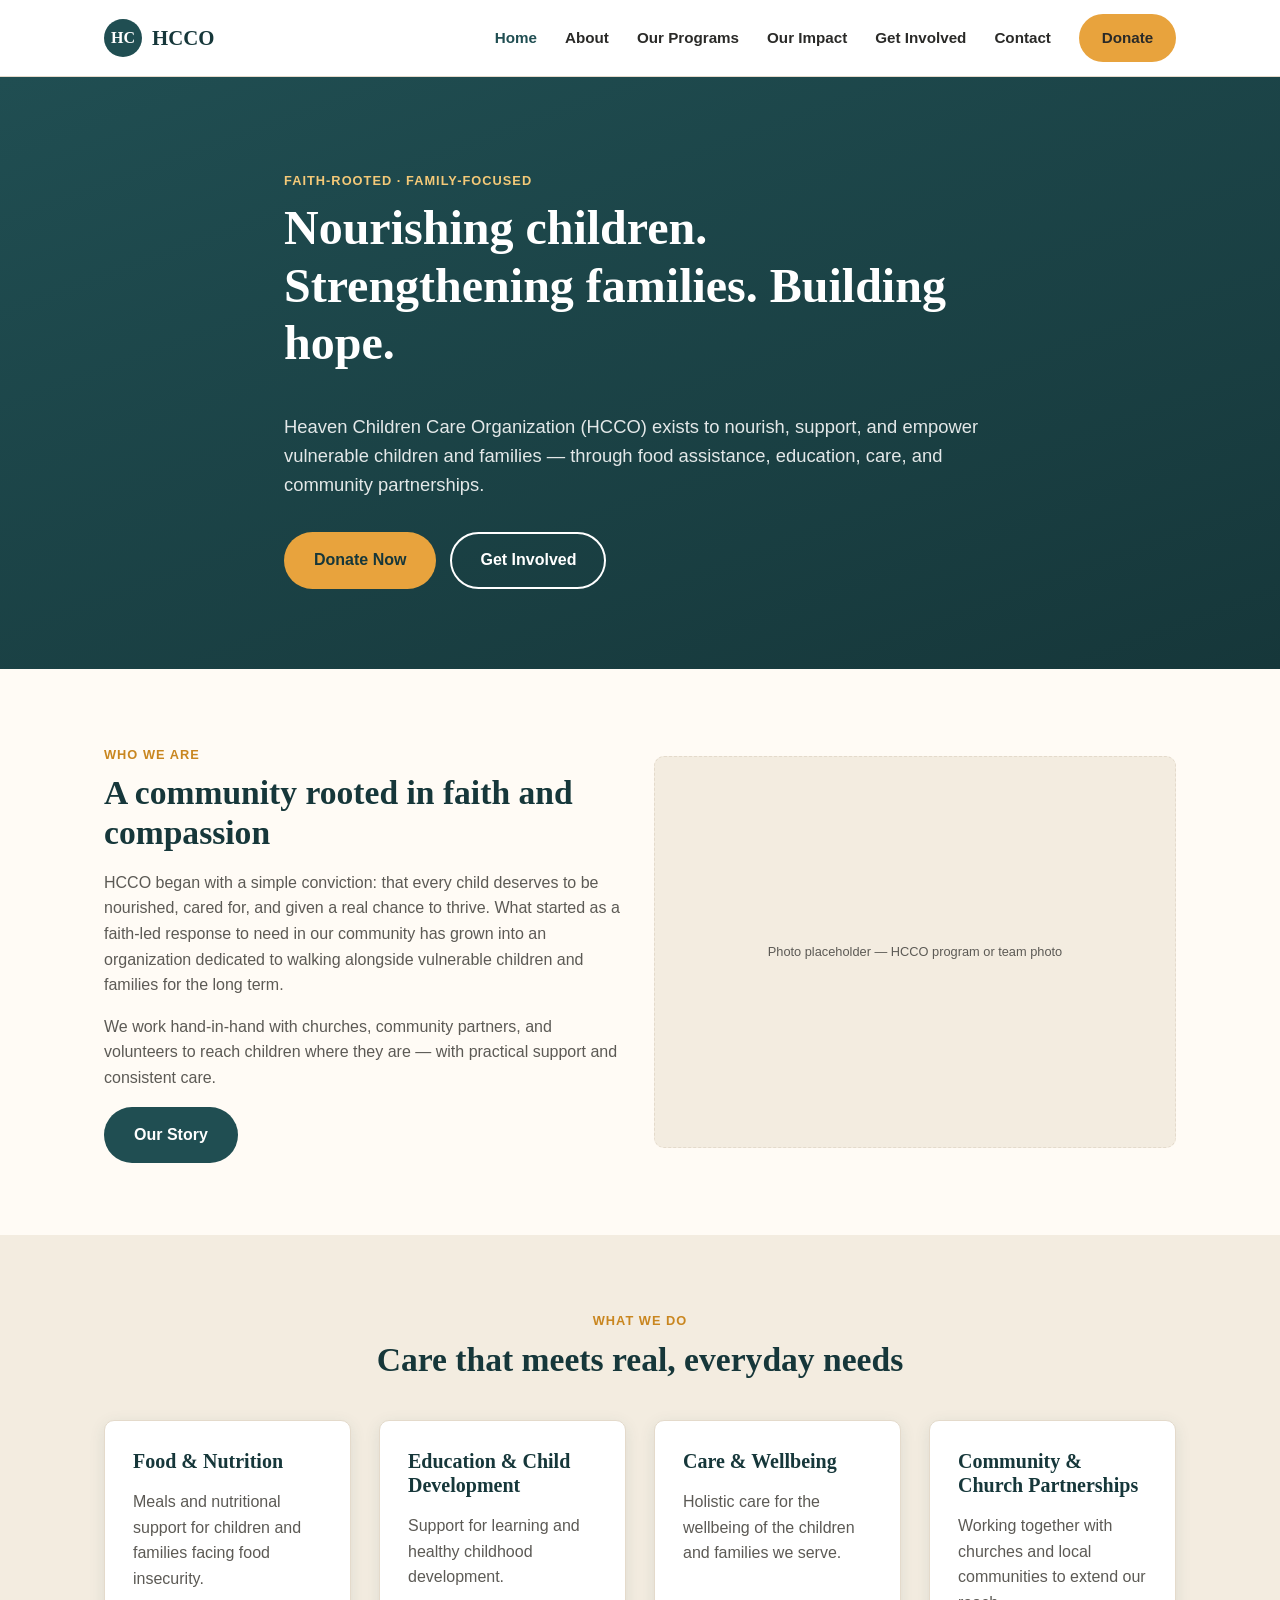
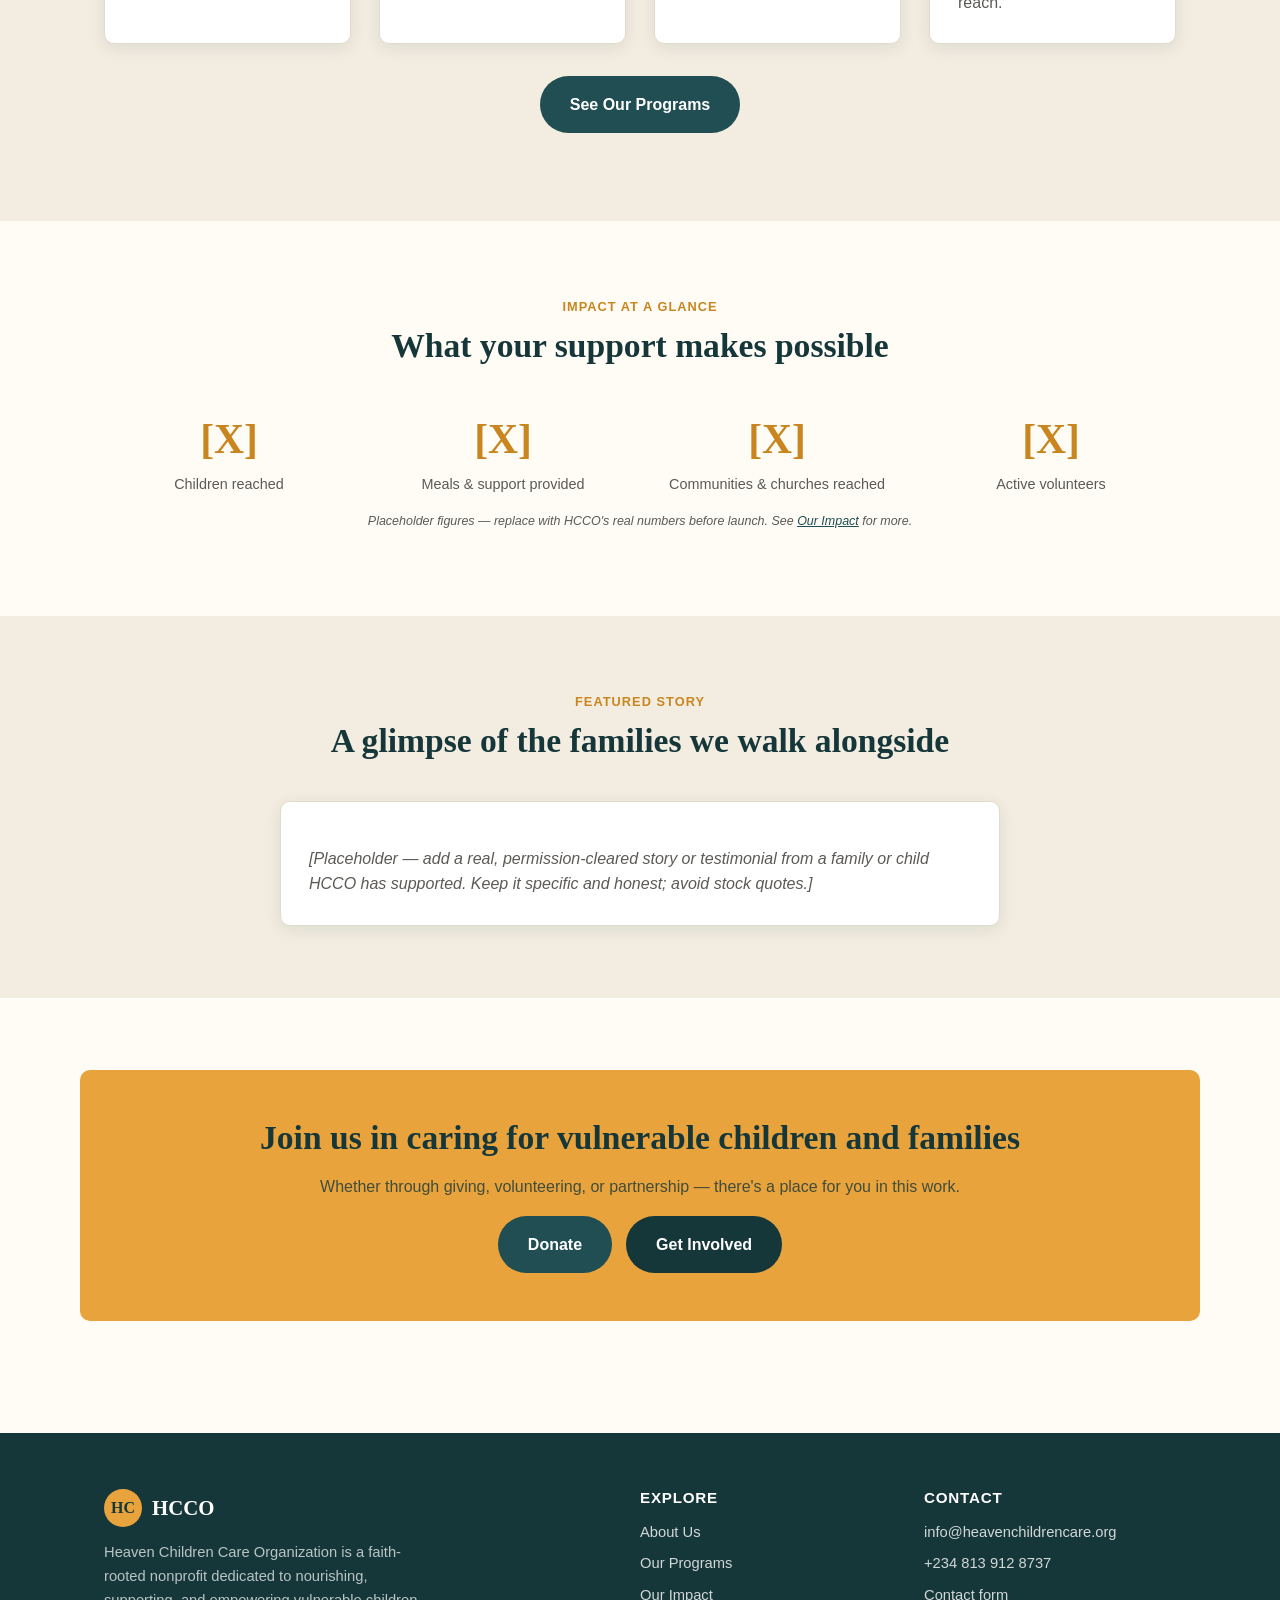
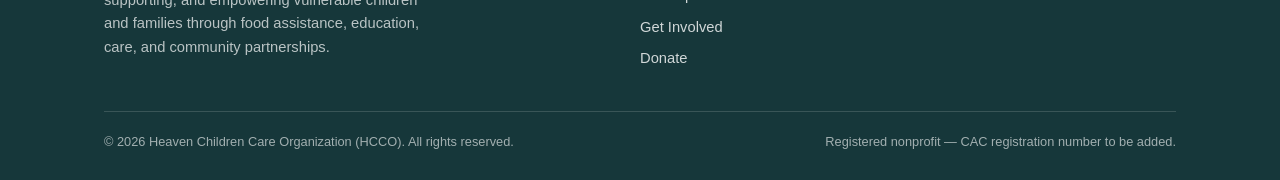
==== index.html @ 904d11f0 "Initial HCCO website: 7 pages, shared styling, placeholder content" ====
<!DOCTYPE html>
<html lang="en">
<head>
<meta charset="UTF-8">
<meta name="viewport" content="width=device-width, initial-scale=1.0">
<title>HCCO — Heaven Children Care Organization</title>
<meta name="description" content="Heaven Children Care Organization (HCCO) is a faith-rooted nonprofit dedicated to nourishing, supporting, and empowering vulnerable children and families.">
<link rel="stylesheet" href="assets/css/style.css">
</head>
<body>

<header class="site-header">
  <nav class="nav-wrap">
    <a href="index.html" class="logo"><span class="logo-mark">HC</span> HCCO</a>
    <button class="nav-toggle" aria-label="Toggle navigation" aria-expanded="false"><span></span><span></span><span></span></button>
    <ul class="nav-links">
      <li><a href="index.html">Home</a></li>
      <li><a href="about.html">About</a></li>
      <li><a href="programs.html">Our Programs</a></li>
      <li><a href="impact.html">Our Impact</a></li>
      <li><a href="get-involved.html">Get Involved</a></li>
      <li><a href="contact.html">Contact</a></li>
      <li><a href="donate.html" class="btn btn-accent">Donate</a></li>
    </ul>
  </nav>
</header>

<section class="hero">
  <div class="container">
    <span class="eyebrow" style="color:#F4C978;">Faith-rooted &middot; Family-focused</span>
    <h1 style="color:#fff;">Nourishing children. Strengthening families. Building hope.</h1>
    <p class="lead">Heaven Children Care Organization (HCCO) exists to nourish, support, and empower vulnerable children and families — through food assistance, education, care, and community partnerships.</p>
    <div class="hero-actions">
      <a href="donate.html" class="btn btn-accent">Donate Now</a>
      <a href="get-involved.html" class="btn btn-outline">Get Involved</a>
    </div>
  </div>
</section>

<section>
  <div class="container grid grid-2" style="align-items:center;">
    <div>
      <span class="eyebrow">Who We Are</span>
      <h2>A community rooted in faith and compassion</h2>
      <p>HCCO began with a simple conviction: that every child deserves to be nourished, cared for, and given a real chance to thrive. What started as a faith-led response to need in our community has grown into an organization dedicated to walking alongside vulnerable children and families for the long term.</p>
      <p>We work hand-in-hand with churches, community partners, and volunteers to reach children where they are — with practical support and consistent care.</p>
      <a href="about.html" class="btn btn-primary">Our Story</a>
    </div>
    <div class="gallery" style="grid-template-columns:1fr;">
      <div class="ph">Photo placeholder — HCCO program or team photo</div>
    </div>
  </div>
</section>

<section class="alt">
  <div class="container">
    <div class="section-head center">
      <span class="eyebrow">What We Do</span>
      <h2>Care that meets real, everyday needs</h2>
    </div>
    <div class="grid grid-4">
      <div class="card">
        <h3>Food &amp; Nutrition</h3>
        <p>Meals and nutritional support for children and families facing food insecurity.</p>
      </div>
      <div class="card">
        <h3>Education &amp; Child Development</h3>
        <p>Support for learning and healthy childhood development.</p>
      </div>
      <div class="card">
        <h3>Care &amp; Wellbeing</h3>
        <p>Holistic care for the wellbeing of the children and families we serve.</p>
      </div>
      <div class="card">
        <h3>Community &amp; Church Partnerships</h3>
        <p>Working together with churches and local communities to extend our reach.</p>
      </div>
    </div>
    <p style="text-align:center; margin-top:2rem;"><a href="programs.html" class="btn btn-primary">See Our Programs</a></p>
  </div>
</section>

<section>
  <div class="container">
    <div class="section-head center">
      <span class="eyebrow">Impact at a Glance</span>
      <h2>What your support makes possible</h2>
    </div>
    <div class="stats">
      <div class="stat">
        <div class="num">[X]</div>
        <div class="label">Children reached</div>
      </div>
      <div class="stat">
        <div class="num">[X]</div>
        <div class="label">Meals &amp; support provided</div>
      </div>
      <div class="stat">
        <div class="num">[X]</div>
        <div class="label">Communities &amp; churches reached</div>
      </div>
      <div class="stat">
        <div class="num">[X]</div>
        <div class="label">Active volunteers</div>
      </div>
    </div>
    <p class="placeholder-note" style="text-align:center; margin-top:1rem;">Placeholder figures — replace with HCCO's real numbers before launch. See <a href="impact.html">Our Impact</a> for more.</p>
  </div>
</section>

<section class="alt">
  <div class="container">
    <div class="section-head center">
      <span class="eyebrow">Featured Story</span>
      <h2>A glimpse of the families we walk alongside</h2>
    </div>
    <div class="card" style="max-width:720px; margin:0 auto;">
      <p style="font-style:italic;">[Placeholder — add a real, permission-cleared story or testimonial from a family or child HCCO has supported. Keep it specific and honest; avoid stock quotes.]</p>
    </div>
  </div>
</section>

<section>
  <div class="container cta-banner">
    <h2>Join us in caring for vulnerable children and families</h2>
    <p>Whether through giving, volunteering, or partnership — there's a place for you in this work.</p>
    <div class="hero-actions" style="justify-content:center;">
      <a href="donate.html" class="btn btn-primary" style="color:#fff;">Donate</a>
      <a href="get-involved.html" class="btn" style="background:var(--color-primary-dark); color:#fff;">Get Involved</a>
    </div>
  </div>
</section>

<footer class="site-footer">
  <div class="container">
    <div class="footer-grid">
      <div>
        <div class="logo"><span class="logo-mark">HC</span> HCCO</div>
        <p>Heaven Children Care Organization is a faith-rooted nonprofit dedicated to nourishing, supporting, and empowering vulnerable children and families through food assistance, education, care, and community partnerships.</p>
      </div>
      <div>
        <h4>Explore</h4>
        <a href="about.html">About Us</a>
        <a href="programs.html">Our Programs</a>
        <a href="impact.html">Our Impact</a>
        <a href="get-involved.html">Get Involved</a>
        <a href="donate.html">Donate</a>
      </div>
      <div>
        <h4>Contact</h4>
        <a href="mailto:info@heavenchildrencare.org">info@heavenchildrencare.org</a>
        <a href="tel:+2348139128737">+234 813 912 8737</a>
        <a href="contact.html">Contact form</a>
      </div>
    </div>
    <div class="footer-bottom">
      <span>&copy; 2026 Heaven Children Care Organization (HCCO). All rights reserved.</span>
      <span>Registered nonprofit — CAC registration number to be added.</span>
    </div>
  </div>
</footer>

<script src="assets/js/script.js"></script>
</body>
</html>
---- assets/css/style.css ----
/* HCCO — Heaven Children Care Organization
   Shared stylesheet for all pages */

:root {
  --color-primary: #204E52;       /* deep teal - trust, stability */
  --color-primary-dark: #16373A;
  --color-accent: #E8A33D;        /* warm gold - warmth, hope */
  --color-accent-dark: #C9861F;
  --color-bg: #FFFBF5;            /* warm cream */
  --color-bg-alt: #F3ECE0;
  --color-white: #FFFFFF;
  --color-text: #2A2A28;
  --color-text-light: #5C5A55;
  --color-border: #E4DACB;
  --radius: 10px;
  --shadow: 0 4px 16px rgba(32, 78, 82, 0.10);
  --max-width: 1120px;
  --font-heading: Georgia, 'Times New Roman', serif;
  --font-body: -apple-system, BlinkMacSystemFont, 'Segoe UI', Roboto, Helvetica, Arial, sans-serif;
}

* { box-sizing: border-box; }

html { scroll-behavior: smooth; }

body {
  margin: 0;
  font-family: var(--font-body);
  color: var(--color-text);
  background: var(--color-bg);
  line-height: 1.6;
}

img { max-width: 100%; display: block; }

a { color: var(--color-primary); }

.container {
  max-width: var(--max-width);
  margin: 0 auto;
  padding: 0 24px;
}

h1, h2, h3, h4 {
  font-family: var(--font-heading);
  color: var(--color-primary-dark);
  line-height: 1.2;
  margin-top: 0;
}

h1 { font-size: clamp(2rem, 4vw, 3rem); }
h2 { font-size: clamp(1.5rem, 3vw, 2.1rem); margin-bottom: 1rem; }
h3 { font-size: 1.25rem; }

p { color: var(--color-text-light); }

.eyebrow {
  text-transform: uppercase;
  letter-spacing: 0.08em;
  font-size: 0.8rem;
  font-weight: 700;
  color: var(--color-accent-dark);
  margin-bottom: 0.5rem;
  display: inline-block;
}

/* Buttons */
.btn {
  display: inline-block;
  padding: 0.85rem 1.75rem;
  border-radius: 999px;
  font-weight: 700;
  text-decoration: none;
  font-size: 1rem;
  border: 2px solid transparent;
  cursor: pointer;
  transition: transform 0.15s ease, box-shadow 0.15s ease;
}
.btn:hover { transform: translateY(-2px); }

.btn-accent {
  background: var(--color-accent);
  color: var(--color-primary-dark);
}
.btn-accent:hover { background: var(--color-accent-dark); }

.btn-outline {
  background: transparent;
  border-color: var(--color-white);
  color: var(--color-white);
}
.btn-outline:hover { background: rgba(255,255,255,0.12); }

.btn-primary {
  background: var(--color-primary);
  color: var(--color-white);
}
.btn-primary:hover { background: var(--color-primary-dark); }

/* Header / Nav */
.site-header {
  position: sticky;
  top: 0;
  z-index: 50;
  background: var(--color-white);
  border-bottom: 1px solid var(--color-border);
}
.nav-wrap {
  display: flex;
  align-items: center;
  justify-content: space-between;
  padding: 14px 24px;
  max-width: var(--max-width);
  margin: 0 auto;
}
.logo {
  display: flex;
  align-items: center;
  gap: 10px;
  font-family: var(--font-heading);
  font-weight: 700;
  font-size: 1.3rem;
  color: var(--color-primary-dark);
  text-decoration: none;
}
.logo-mark {
  width: 38px;
  height: 38px;
  border-radius: 50%;
  background: var(--color-primary);
  color: var(--color-white);
  display: flex;
  align-items: center;
  justify-content: center;
  font-family: var(--font-heading);
  font-weight: 700;
  font-size: 1rem;
}
.nav-links {
  display: flex;
  align-items: center;
  gap: 28px;
  list-style: none;
  margin: 0;
  padding: 0;
}
.nav-links a {
  text-decoration: none;
  color: var(--color-text);
  font-weight: 600;
  font-size: 0.95rem;
}
.nav-links a:hover,
.nav-links a[aria-current="page"] { color: var(--color-primary); }
.nav-links .btn-accent { padding: 0.6rem 1.3rem; }

.nav-toggle {
  display: none;
  background: none;
  border: none;
  cursor: pointer;
  padding: 8px;
}
.nav-toggle span {
  display: block;
  width: 24px;
  height: 2px;
  background: var(--color-primary-dark);
  margin: 5px 0;
}

@media (max-width: 860px) {
  .nav-toggle { display: block; }
  .nav-links {
    position: absolute;
    top: 100%;
    left: 0;
    right: 0;
    background: var(--color-white);
    flex-direction: column;
    align-items: flex-start;
    padding: 16px 24px 24px;
    gap: 16px;
    border-bottom: 1px solid var(--color-border);
    display: none;
  }
  .nav-links.open { display: flex; }
  .nav-links .btn-accent { margin-top: 8px; }
}

/* Hero */
.hero {
  background: linear-gradient(160deg, var(--color-primary) 0%, var(--color-primary-dark) 100%);
  color: var(--color-white);
  padding: 90px 24px 80px;
}
.hero .container { max-width: 760px; }
.hero p.lead {
  color: rgba(255,255,255,0.88);
  font-size: 1.15rem;
  margin-bottom: 2rem;
}
.hero-actions { display: flex; gap: 14px; flex-wrap: wrap; }

.page-hero {
  background: var(--color-primary-dark);
  color: var(--color-white);
  padding: 64px 24px;
  text-align: center;
}
.page-hero h1 { color: var(--color-white); }
.page-hero p { color: rgba(255,255,255,0.85); max-width: 640px; margin: 0.75rem auto 0; }

/* Sections */
section { padding: 72px 0; }
section.alt { background: var(--color-bg-alt); }
.section-head { max-width: 680px; margin-bottom: 2.5rem; }
.section-head.center { margin-left: auto; margin-right: auto; text-align: center; }

/* Grids / Cards */
.grid {
  display: grid;
  gap: 28px;
}
.grid-2 { grid-template-columns: repeat(2, 1fr); }
.grid-3 { grid-template-columns: repeat(3, 1fr); }
.grid-4 { grid-template-columns: repeat(4, 1fr); }
@media (max-width: 860px) {
  .grid-2, .grid-3, .grid-4 { grid-template-columns: 1fr; }
}

.card {
  background: var(--color-white);
  border: 1px solid var(--color-border);
  border-radius: var(--radius);
  padding: 28px;
  box-shadow: var(--shadow);
}
.card h3 { margin-bottom: 0.5rem; }
.card p:last-child { margin-bottom: 0; }

.badge {
  display: inline-block;
  font-size: 0.72rem;
  font-weight: 700;
  text-transform: uppercase;
  letter-spacing: 0.04em;
  padding: 4px 10px;
  border-radius: 999px;
  margin-bottom: 10px;
}
.badge-active { background: #DCEFE1; color: #1E6B3A; }
.badge-planned { background: #F3ECE0; color: var(--color-accent-dark); }

/* Stats */
.stats {
  display: grid;
  grid-template-columns: repeat(4, 1fr);
  gap: 24px;
  text-align: center;
}
@media (max-width: 720px) { .stats { grid-template-columns: repeat(2, 1fr); } }
.stat .num {
  font-family: var(--font-heading);
  font-size: clamp(1.8rem, 4vw, 2.6rem);
  color: var(--color-accent-dark);
  font-weight: 700;
}
.stat .label {
  color: var(--color-text-light);
  font-size: 0.9rem;
}
.placeholder-note {
  font-size: 0.78rem;
  color: var(--color-text-light);
  font-style: italic;
}

/* Photo gallery */
.gallery {
  display: grid;
  grid-template-columns: repeat(3, 1fr);
  gap: 14px;
}
@media (max-width: 720px) { .gallery { grid-template-columns: repeat(2, 1fr); } }
.gallery .ph {
  aspect-ratio: 4 / 3;
  background: var(--color-bg-alt);
  border: 1px dashed var(--color-border);
  border-radius: var(--radius);
  display: flex;
  align-items: center;
  justify-content: center;
  color: var(--color-text-light);
  font-size: 0.8rem;
  text-align: center;
  padding: 10px;
}

/* CTA banner */
.cta-banner {
  background: var(--color-accent);
  color: var(--color-primary-dark);
  border-radius: var(--radius);
  padding: 48px;
  text-align: center;
}
.cta-banner h2 { color: var(--color-primary-dark); }
.cta-banner p { color: rgba(22,55,58,0.8); }

/* Forms */
form { max-width: 560px; }
.field { margin-bottom: 18px; }
label { display: block; font-weight: 600; margin-bottom: 6px; font-size: 0.9rem; }
input, textarea {
  width: 100%;
  padding: 12px 14px;
  border: 1px solid var(--color-border);
  border-radius: 8px;
  font-family: inherit;
  font-size: 1rem;
  background: var(--color-white);
}
input:focus, textarea:focus { outline: 2px solid var(--color-primary); }
textarea { resize: vertical; min-height: 120px; }

.notice {
  background: var(--color-bg-alt);
  border-left: 4px solid var(--color-accent);
  padding: 14px 18px;
  border-radius: 6px;
  font-size: 0.92rem;
  margin: 1.5rem 0;
}

/* Footer */
.site-footer {
  background: var(--color-primary-dark);
  color: rgba(255,255,255,0.85);
  padding: 56px 0 28px;
  margin-top: 40px;
}
.footer-grid {
  display: grid;
  grid-template-columns: 2fr 1fr 1fr;
  gap: 32px;
  margin-bottom: 32px;
}
@media (max-width: 720px) { .footer-grid { grid-template-columns: 1fr; } }
.site-footer h4 {
  color: var(--color-white);
  font-family: var(--font-body);
  font-size: 0.95rem;
  text-transform: uppercase;
  letter-spacing: 0.05em;
  margin-bottom: 14px;
}
.site-footer a {
  color: rgba(255,255,255,0.8);
  text-decoration: none;
  display: block;
  margin-bottom: 8px;
  font-size: 0.92rem;
}
.site-footer a:hover { color: var(--color-accent); }
.site-footer .logo { color: var(--color-white); margin-bottom: 14px; }
.site-footer .logo .logo-mark { background: var(--color-accent); color: var(--color-primary-dark); }
.site-footer p { color: rgba(255,255,255,0.7); max-width: 320px; font-size: 0.92rem; }
.footer-bottom {
  border-top: 1px solid rgba(255,255,255,0.15);
  padding-top: 20px;
  font-size: 0.8rem;
  color: rgba(255,255,255,0.6);
  display: flex;
  justify-content: space-between;
  flex-wrap: wrap;
  gap: 10px;
}
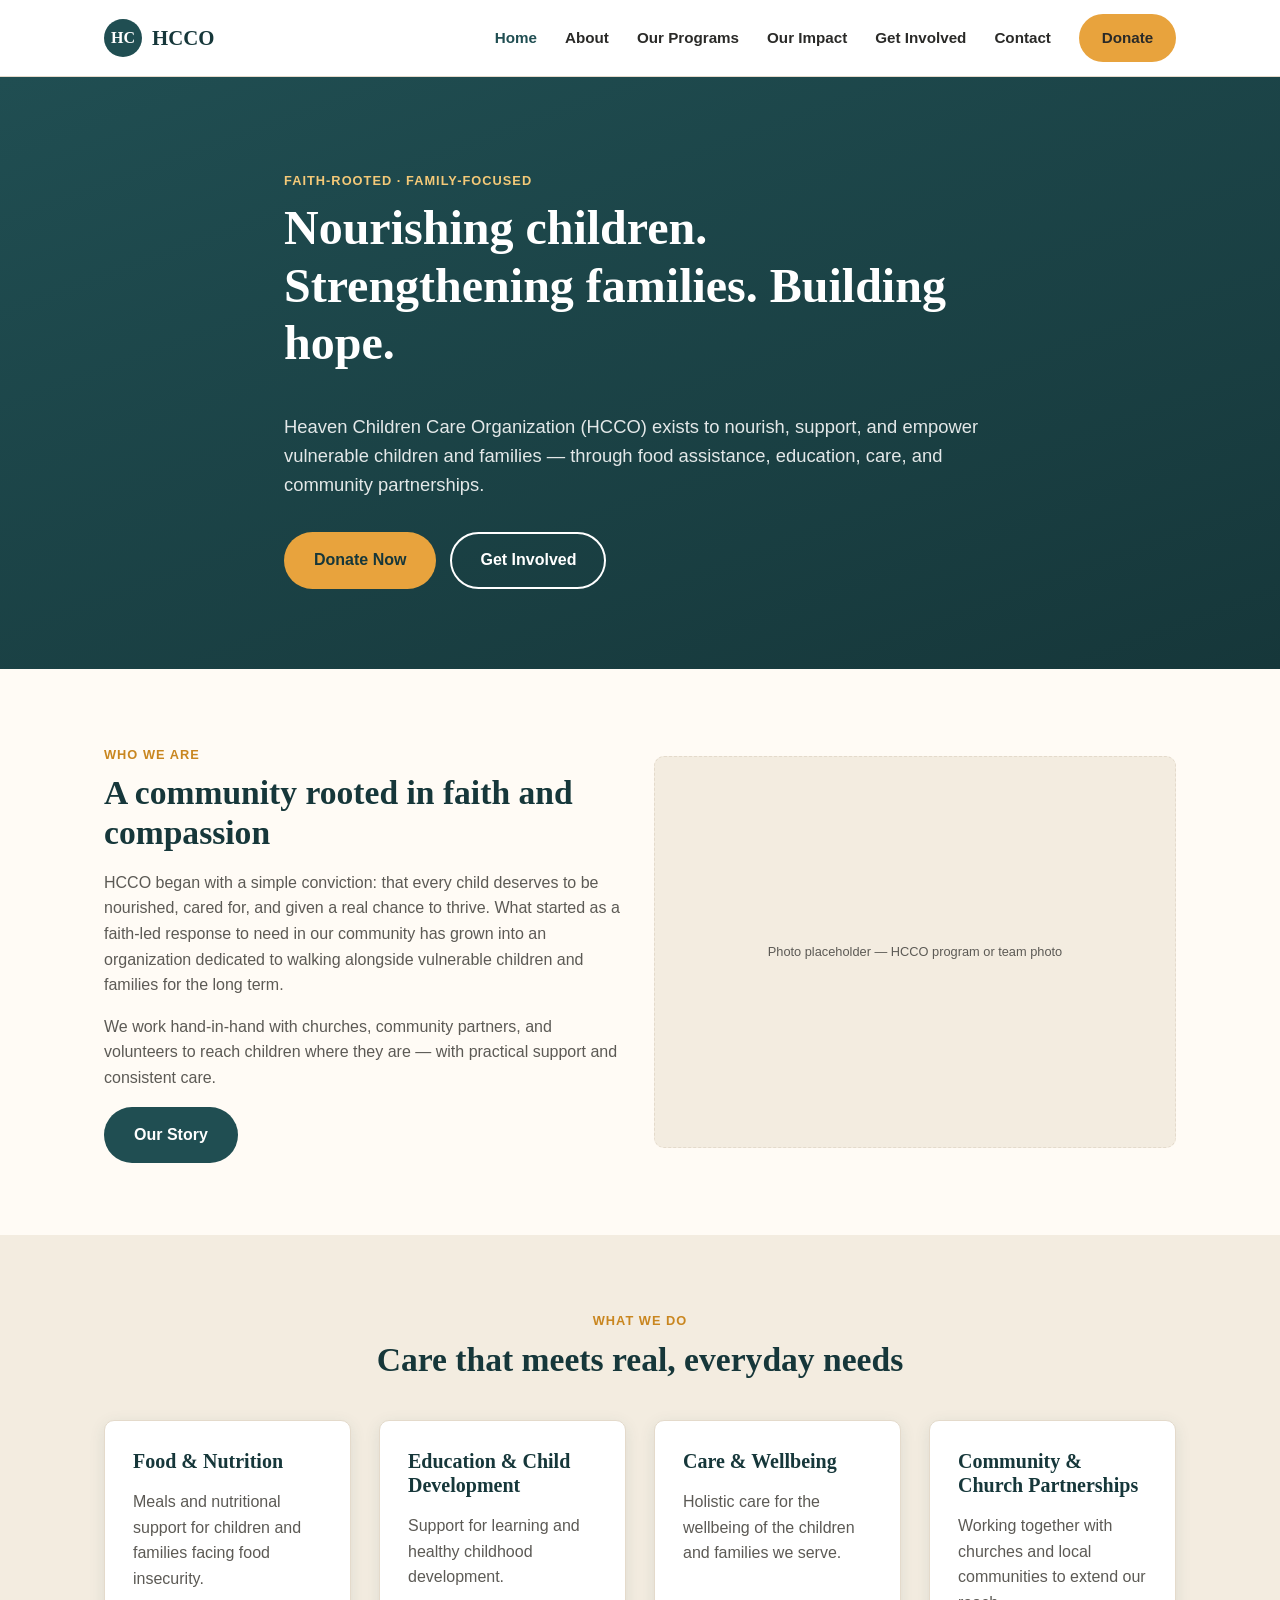
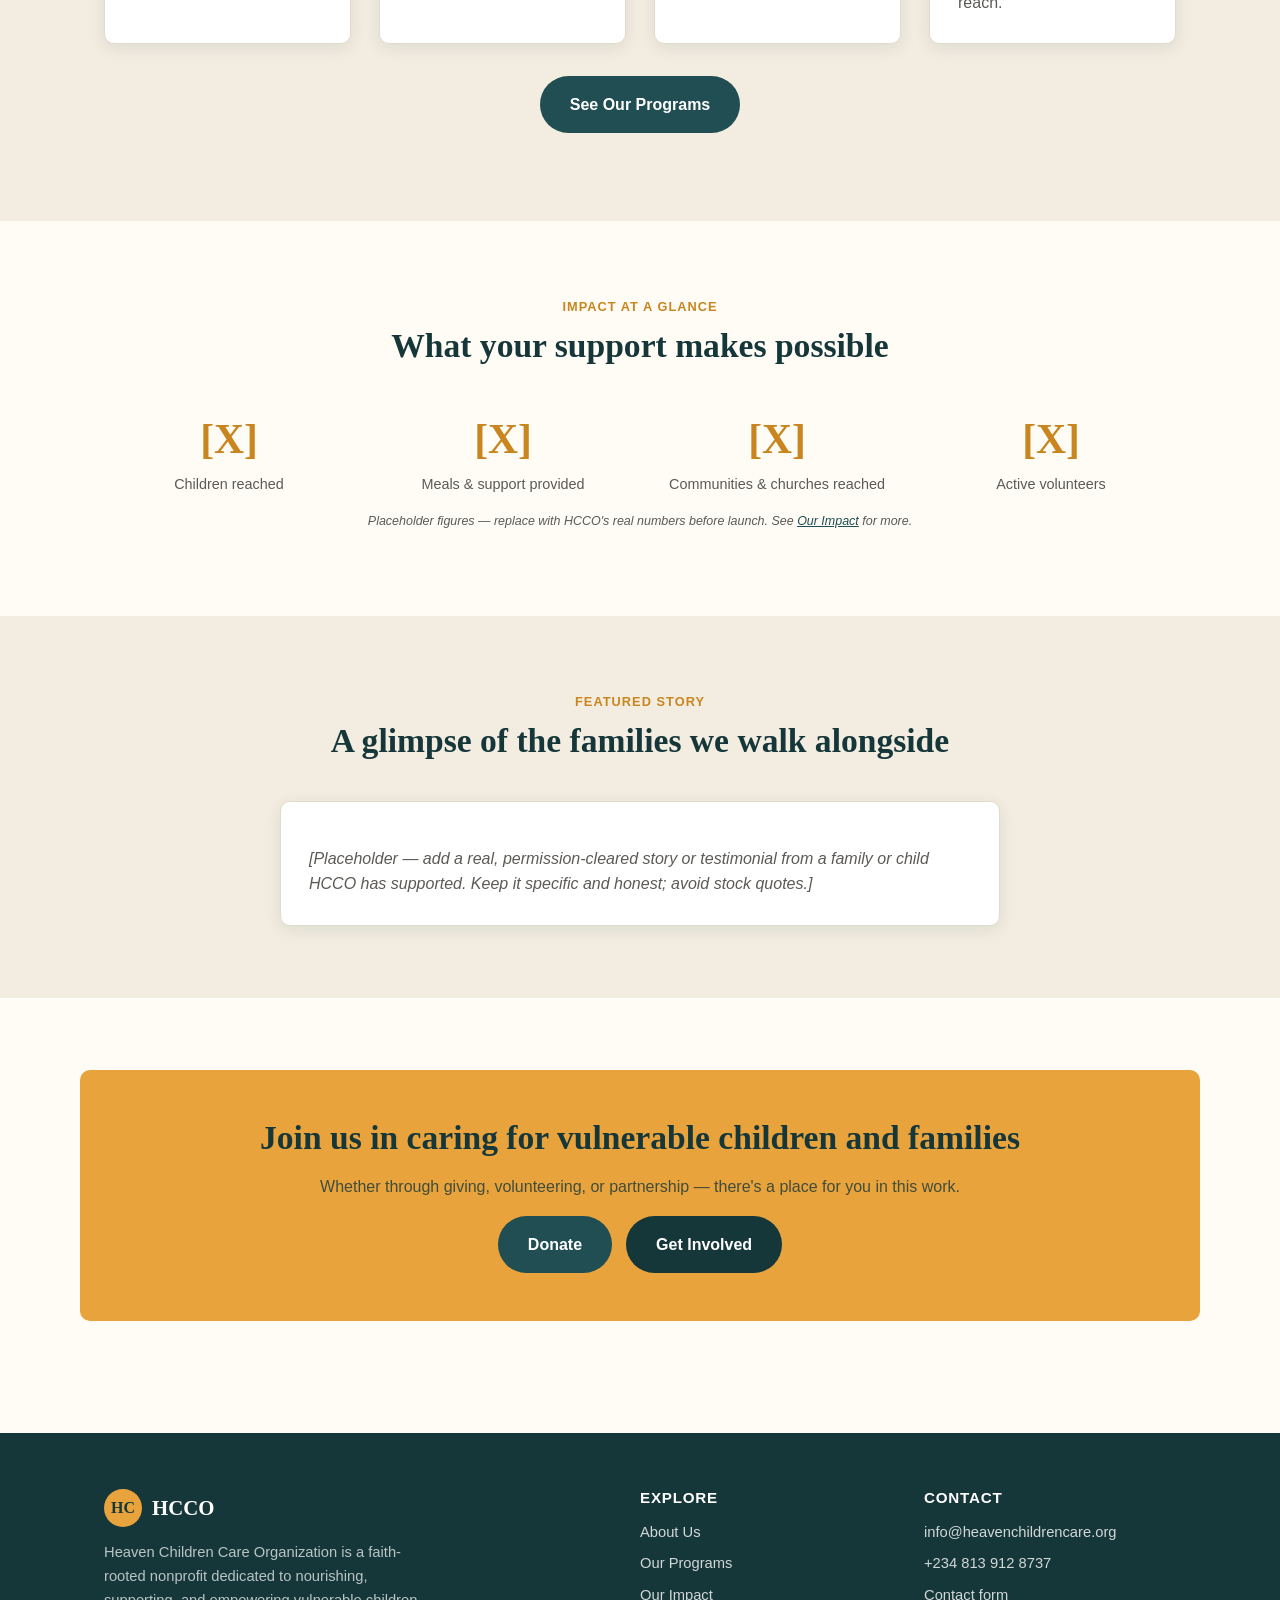
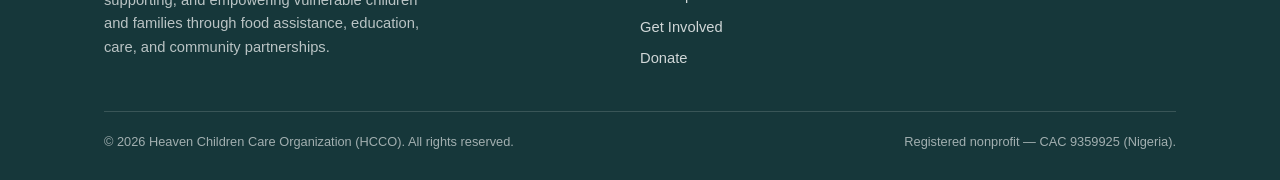
==== commit daec2efd: "Add real About page content: story, vision, values, faith, leadership, CAC registration" ====
--- a/index.html
+++ b/index.html
@@ -155,7 +155,7 @@
     </div>
     <div class="footer-bottom">
       <span>&copy; 2026 Heaven Children Care Organization (HCCO). All rights reserved.</span>
-      <span>Registered nonprofit — CAC registration number to be added.</span>
+      <span>Registered nonprofit — CAC 9359925 (Nigeria).</span>
     </div>
   </div>
 </footer>
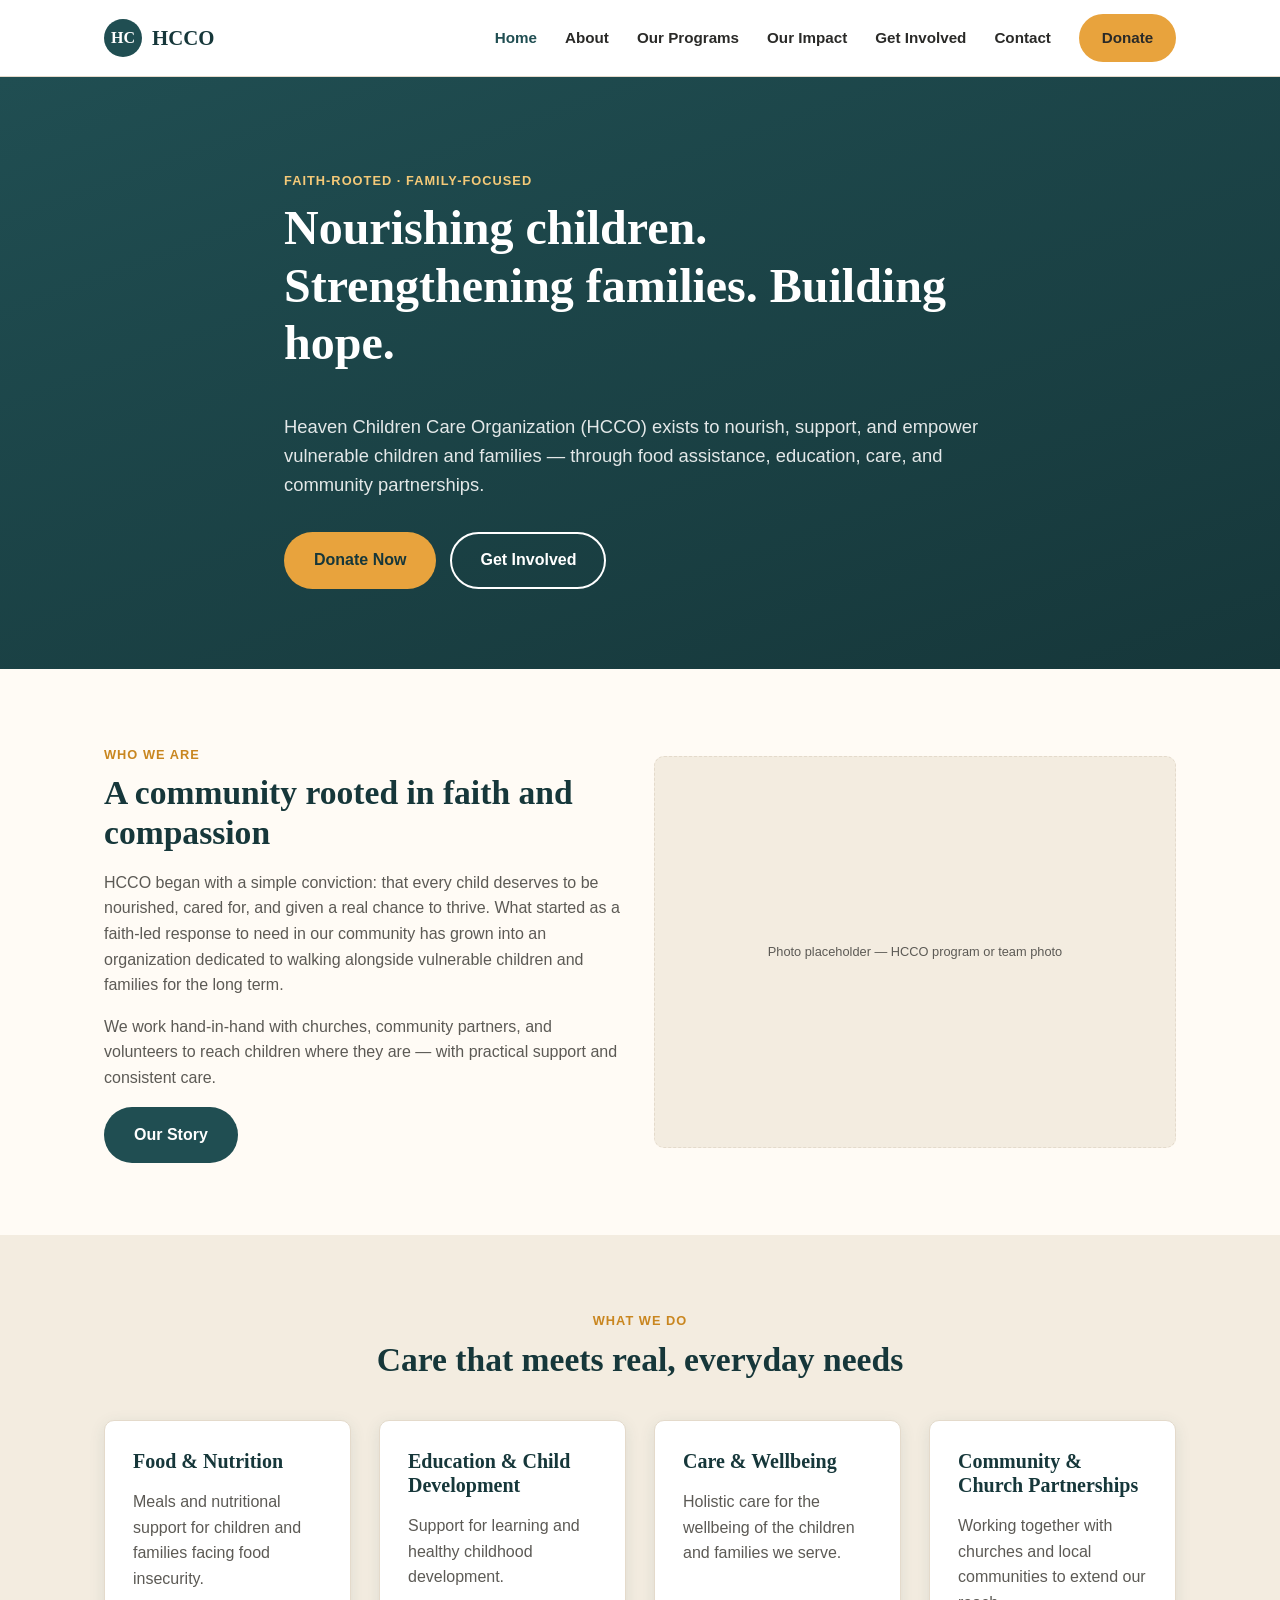
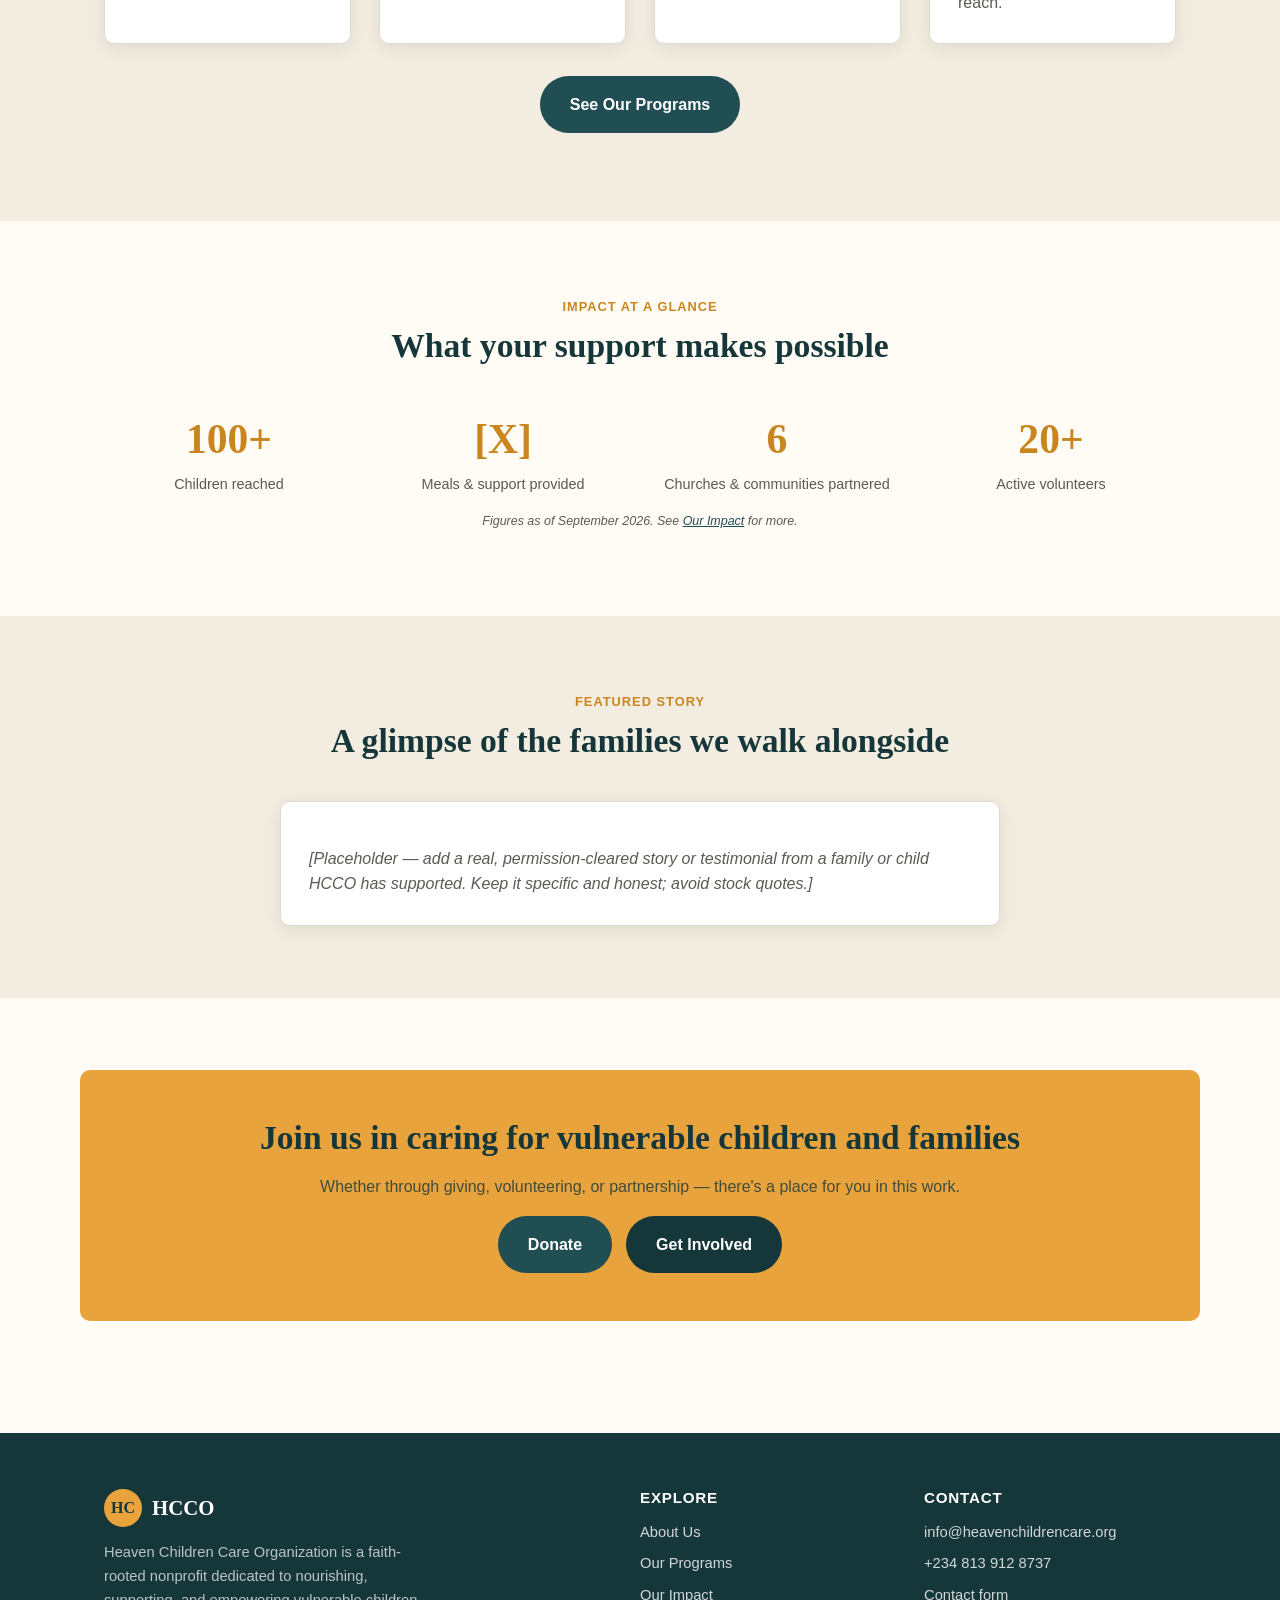
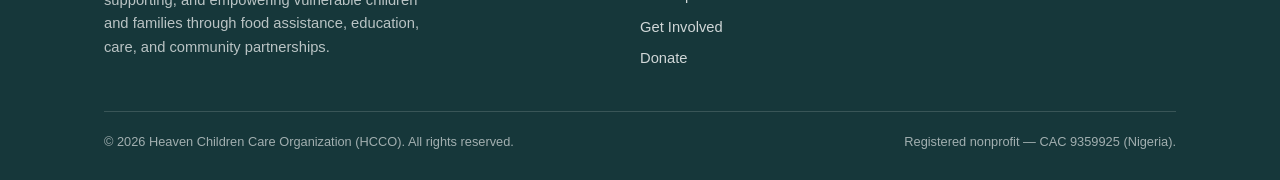
==== commit 5f73f3da: "Add real program status, impact numbers, and contact location" ====
--- a/index.html
+++ b/index.html
@@ -88,7 +88,7 @@
     </div>
     <div class="stats">
       <div class="stat">
-        <div class="num">[X]</div>
+        <div class="num">100+</div>
         <div class="label">Children reached</div>
       </div>
       <div class="stat">
@@ -96,15 +96,15 @@
         <div class="label">Meals &amp; support provided</div>
       </div>
       <div class="stat">
-        <div class="num">[X]</div>
-        <div class="label">Communities &amp; churches reached</div>
+        <div class="num">6</div>
+        <div class="label">Churches &amp; communities partnered</div>
       </div>
       <div class="stat">
-        <div class="num">[X]</div>
+        <div class="num">20+</div>
         <div class="label">Active volunteers</div>
       </div>
     </div>
-    <p class="placeholder-note" style="text-align:center; margin-top:1rem;">Placeholder figures — replace with HCCO's real numbers before launch. See <a href="impact.html">Our Impact</a> for more.</p>
+    <p class="placeholder-note" style="text-align:center; margin-top:1rem;">Figures as of September 2026. See <a href="impact.html">Our Impact</a> for more.</p>
   </div>
 </section>
 
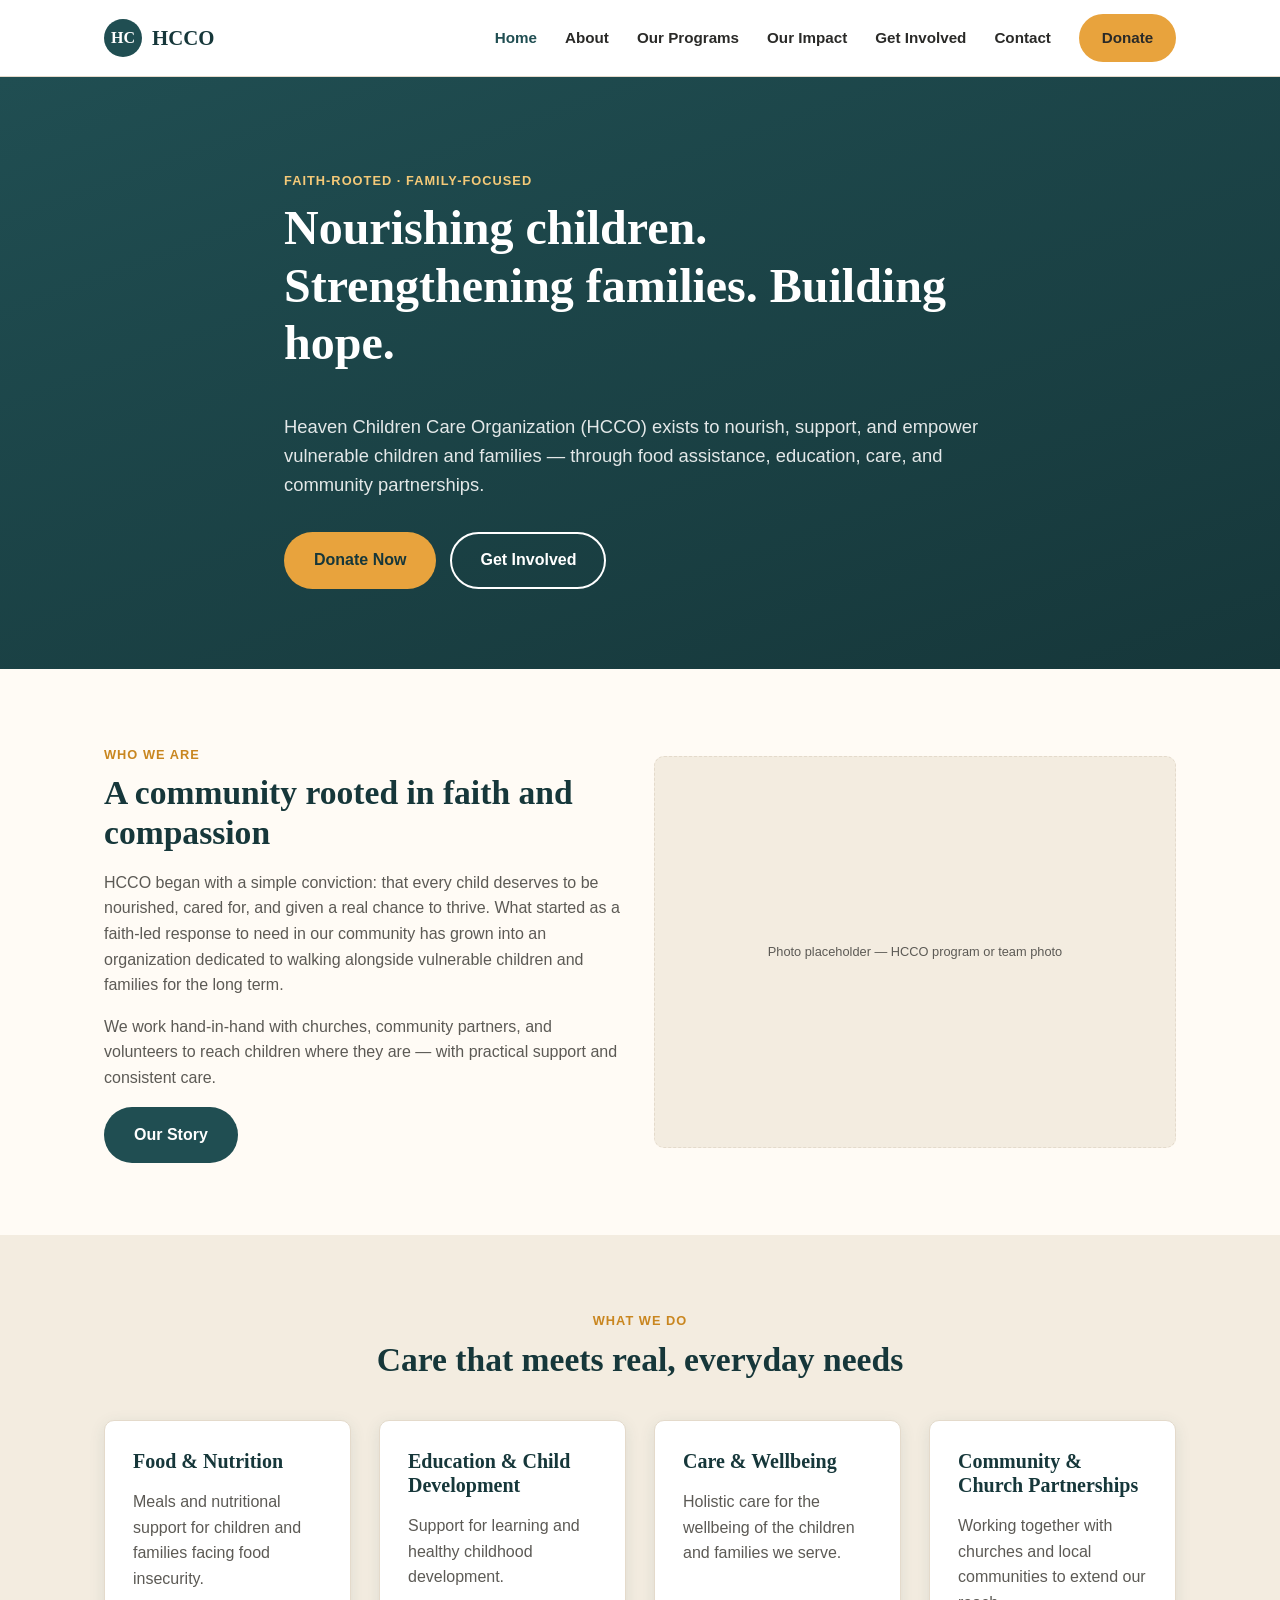
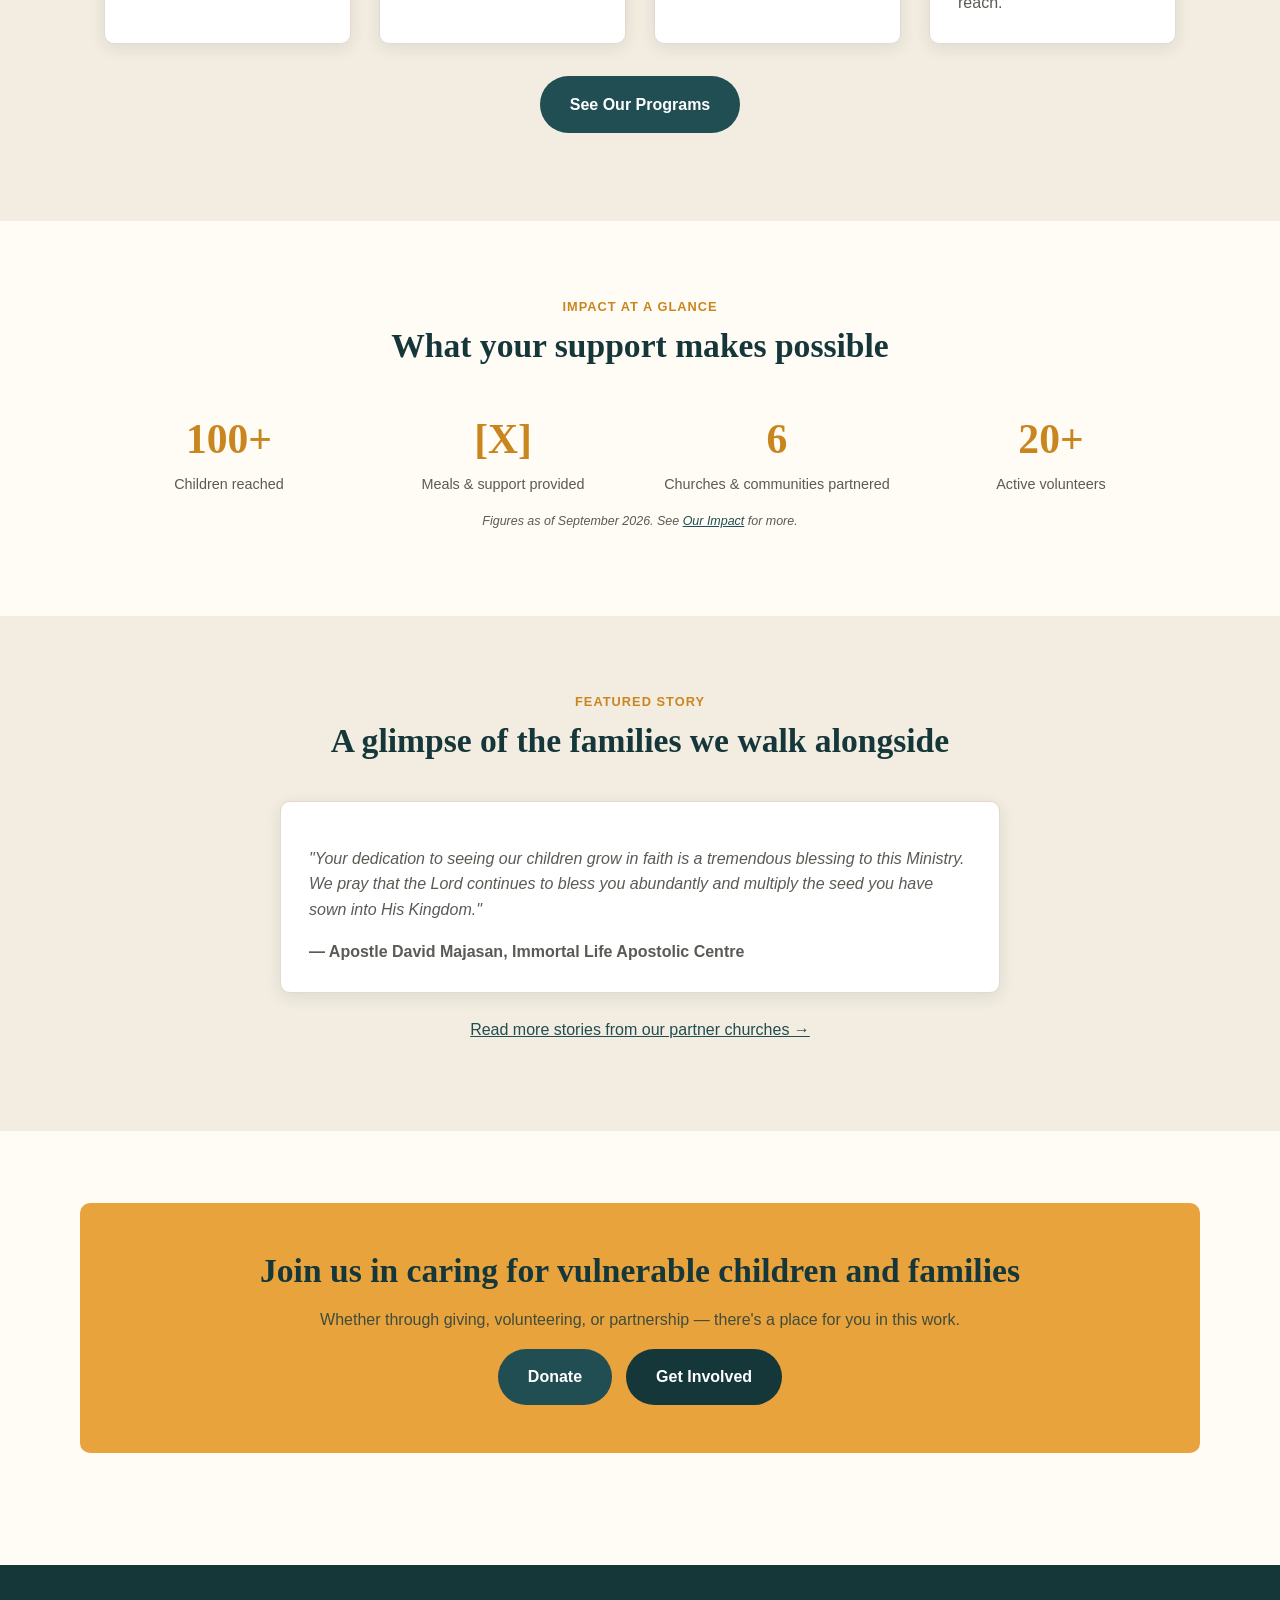
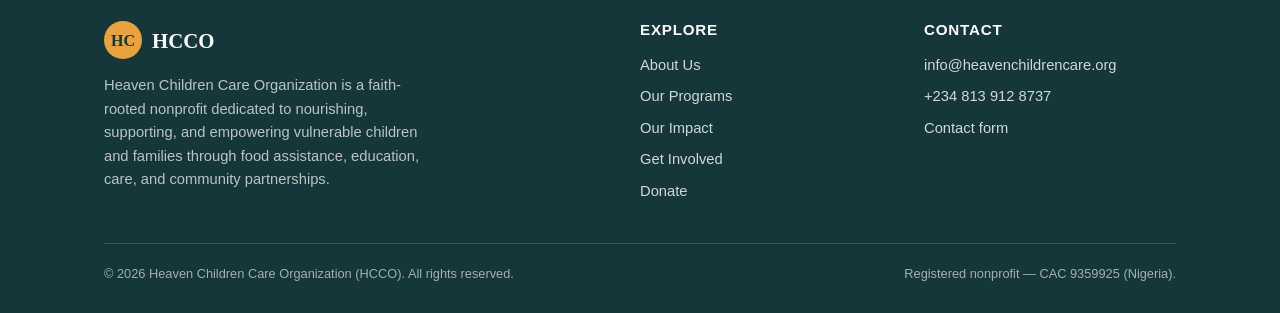
==== commit b08faed1: "Add real testimonials from partner church appreciation letters" ====
--- a/index.html
+++ b/index.html
@@ -115,8 +115,10 @@
       <h2>A glimpse of the families we walk alongside</h2>
     </div>
     <div class="card" style="max-width:720px; margin:0 auto;">
-      <p style="font-style:italic;">[Placeholder — add a real, permission-cleared story or testimonial from a family or child HCCO has supported. Keep it specific and honest; avoid stock quotes.]</p>
+      <p style="font-style:italic;">"Your dedication to seeing our children grow in faith is a tremendous blessing to this Ministry. We pray that the Lord continues to bless you abundantly and multiply the seed you have sown into His Kingdom."</p>
+      <p style="margin-bottom:0;"><strong>— Apostle David Majasan, Immortal Life Apostolic Centre</strong></p>
     </div>
+    <p style="text-align:center; margin-top:1.5rem;"><a href="impact.html">Read more stories from our partner churches &rarr;</a></p>
   </div>
 </section>
 
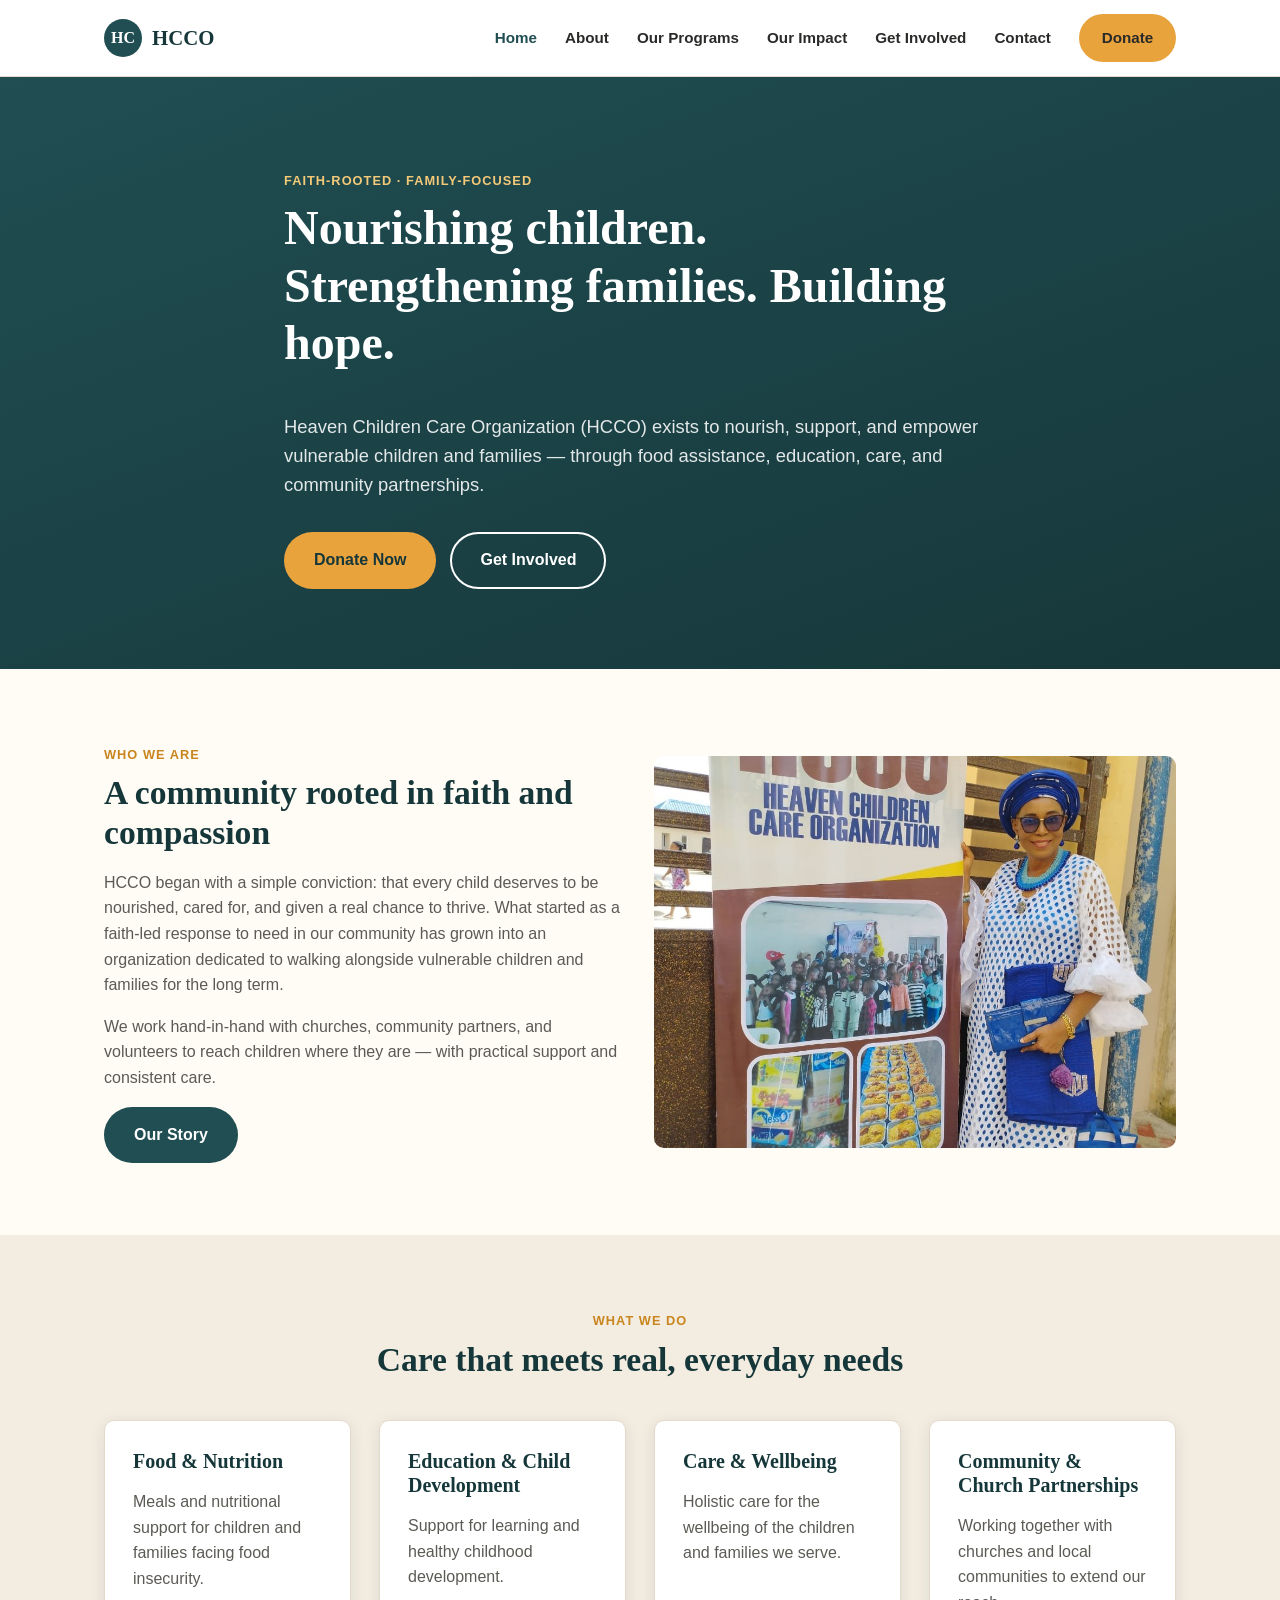
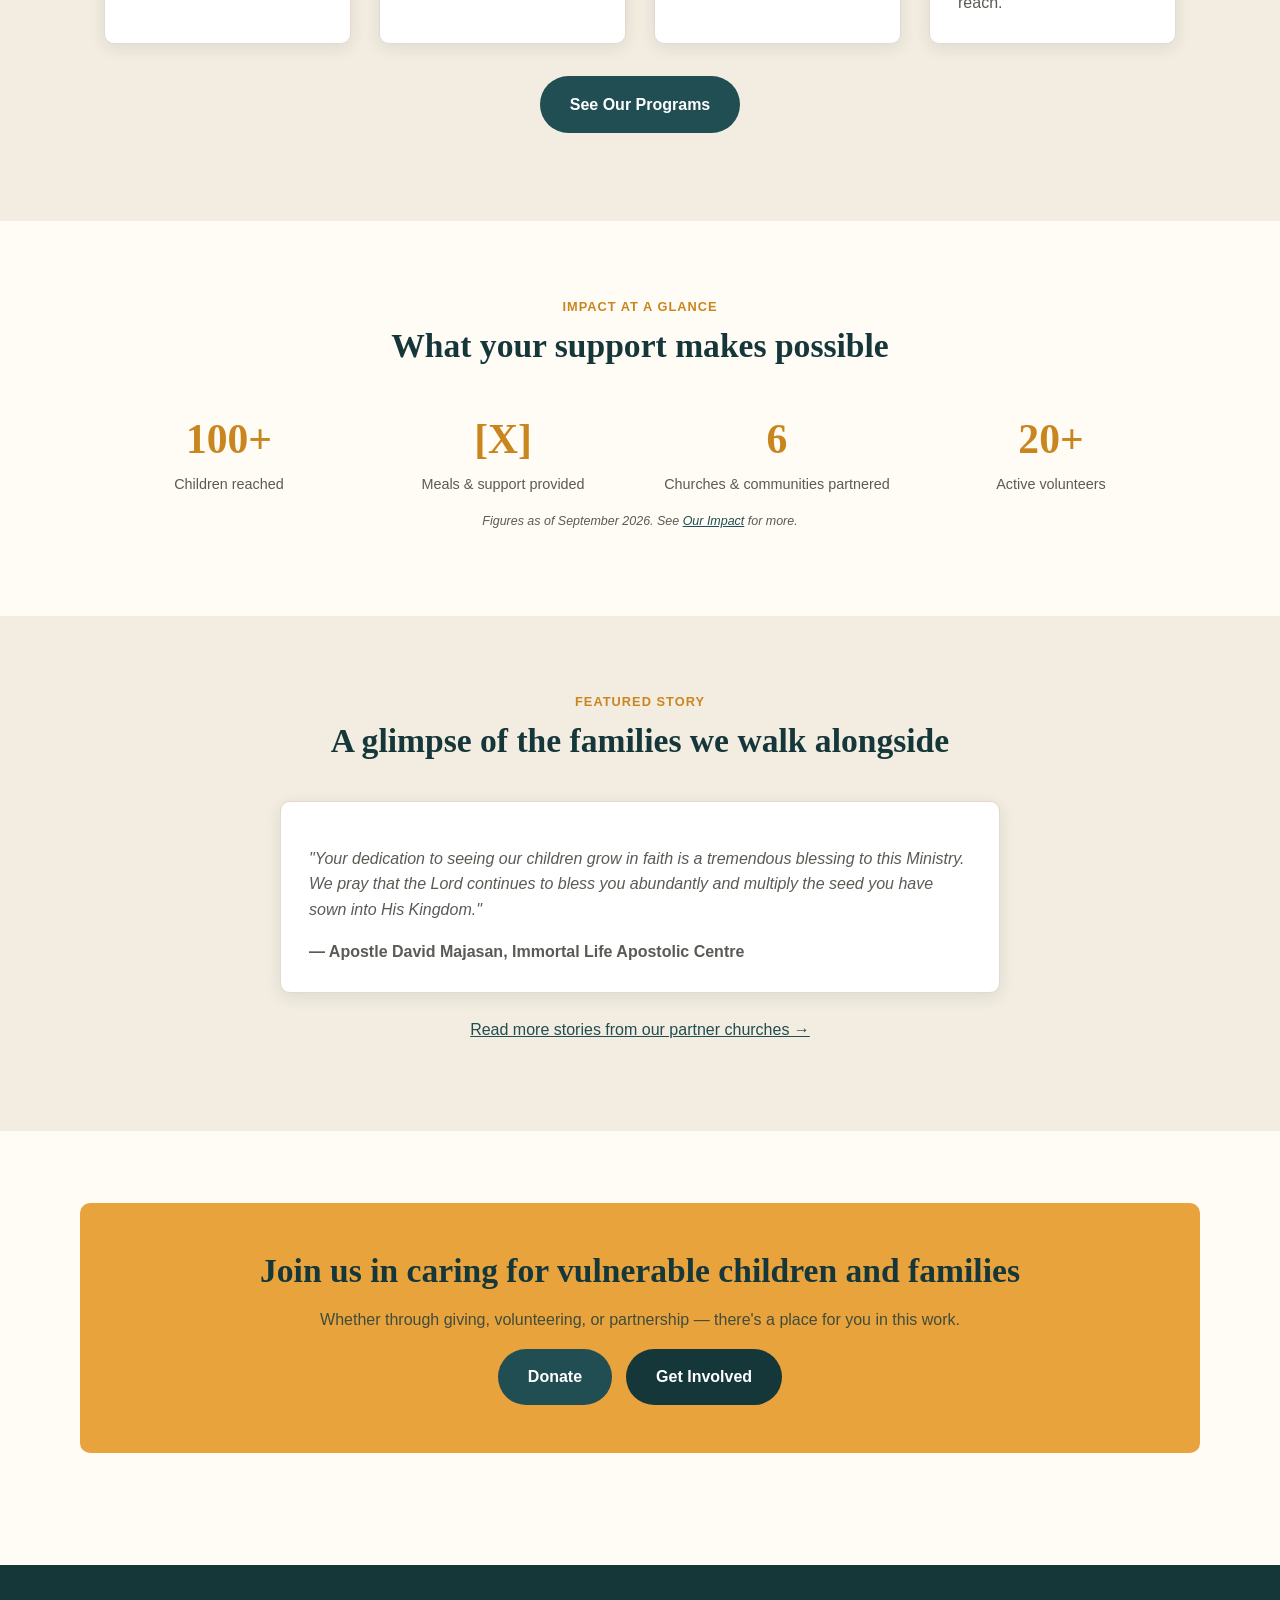
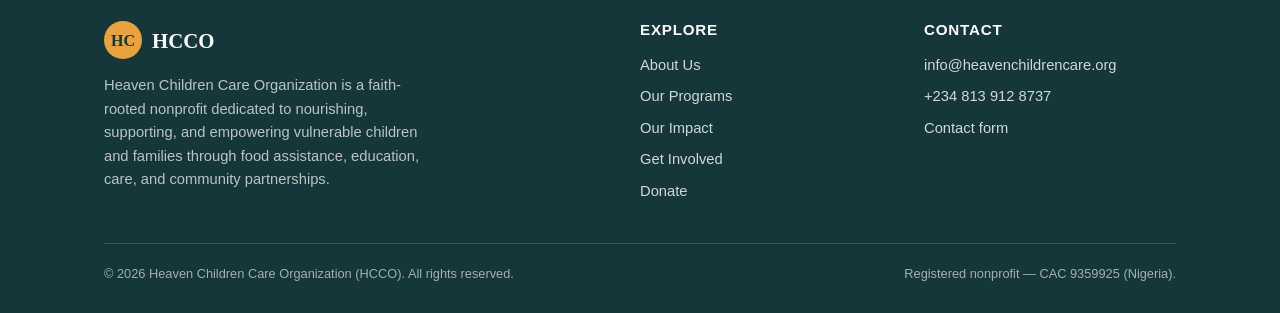
==== commit d9bb7480: "Add real photos across the site with children's faces blurred for privacy" ====
--- a/index.html
+++ b/index.html
@@ -47,7 +47,7 @@
       <a href="about.html" class="btn btn-primary">Our Story</a>
     </div>
     <div class="gallery" style="grid-template-columns:1fr;">
-      <div class="ph">Photo placeholder — HCCO program or team photo</div>
+      <div class="ph photo"><img src="assets/img/leader-banner-portrait.jpg" alt="HCCO representative beside the organization's banner"></div>
     </div>
   </div>
 </section>
--- a/assets/css/style.css
+++ b/assets/css/style.css
@@ -296,6 +296,22 @@
   text-align: center;
   padding: 10px;
 }
+.gallery .photo,
+.ph.photo {
+  aspect-ratio: 4 / 3;
+  border-radius: var(--radius);
+  overflow: hidden;
+  border: none;
+  padding: 0;
+  display: block;
+}
+.gallery .photo img,
+.ph.photo img {
+  width: 100%;
+  height: 100%;
+  object-fit: cover;
+  display: block;
+}
 
 /* CTA banner */
 .cta-banner {
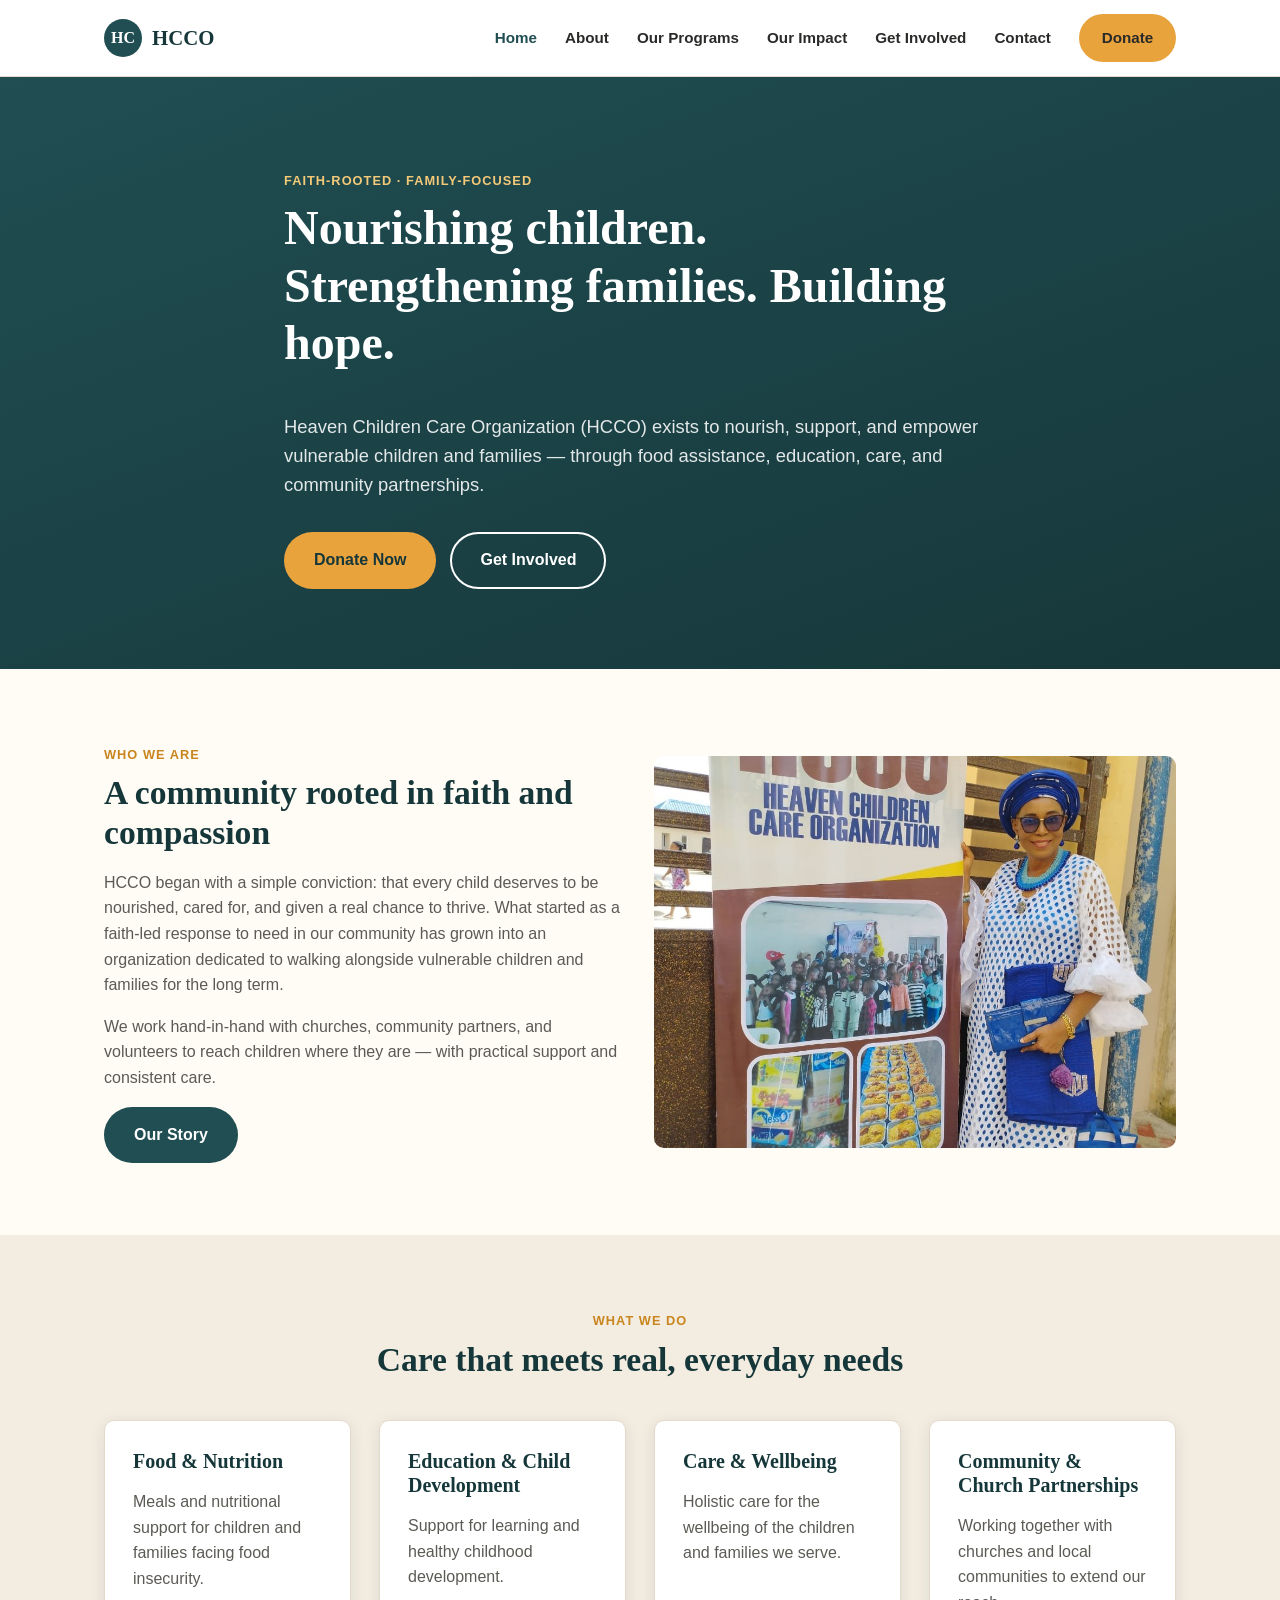
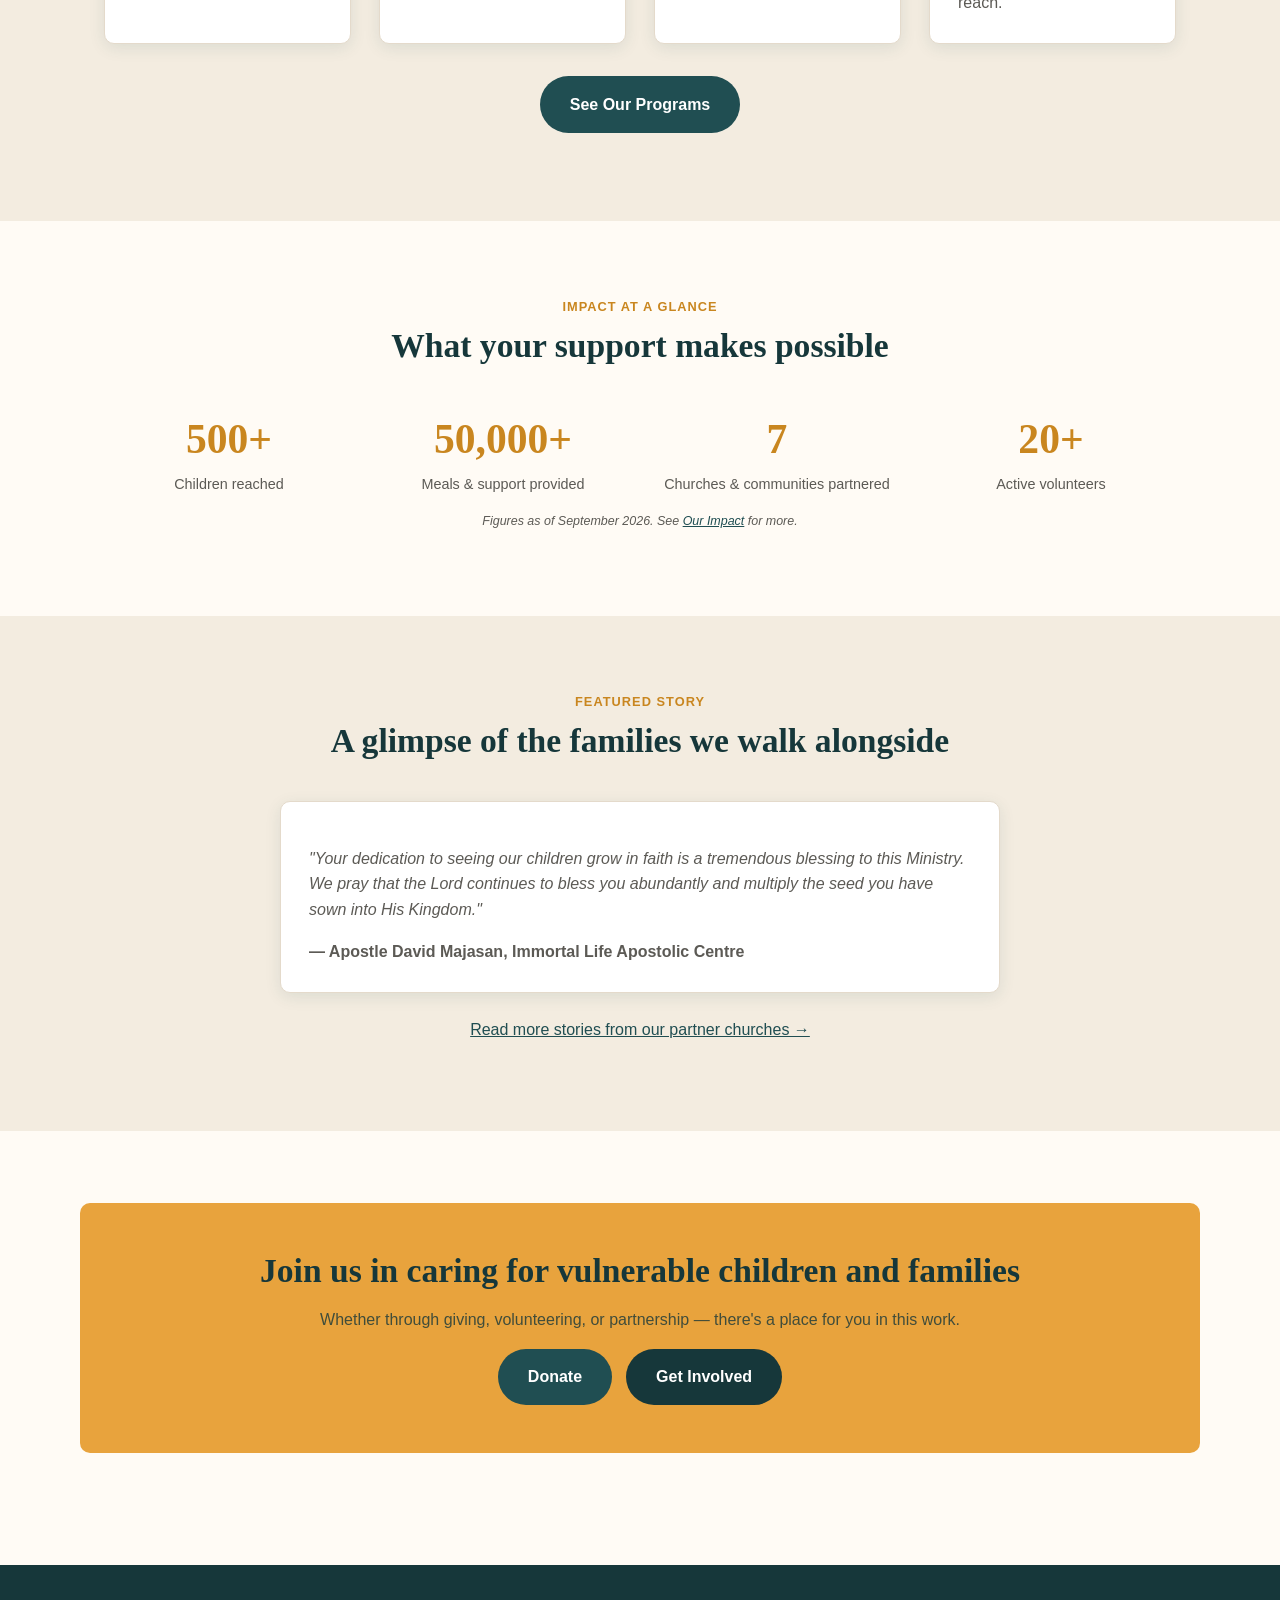
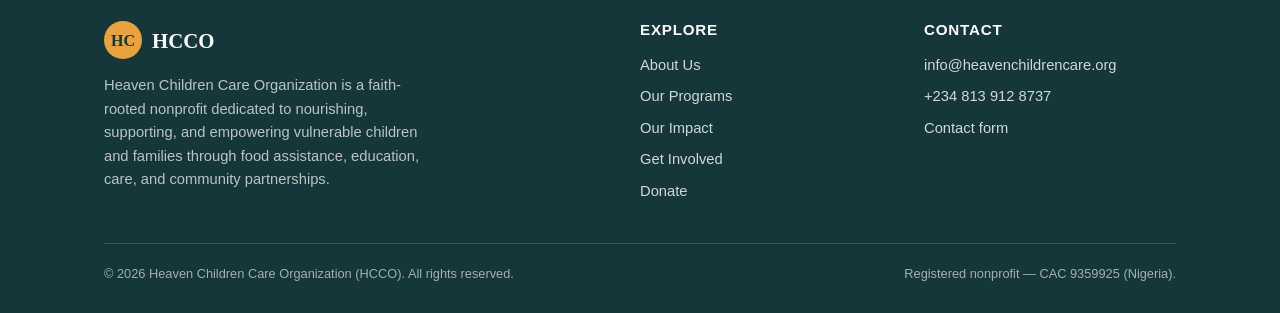
==== commit e62d4e32: "Update address, impact numbers, and About page photo" ====
--- a/index.html
+++ b/index.html
@@ -88,15 +88,15 @@
     </div>
     <div class="stats">
       <div class="stat">
-        <div class="num">100+</div>
+        <div class="num">500+</div>
         <div class="label">Children reached</div>
       </div>
       <div class="stat">
-        <div class="num">[X]</div>
+        <div class="num">50,000+</div>
         <div class="label">Meals &amp; support provided</div>
       </div>
       <div class="stat">
-        <div class="num">6</div>
+        <div class="num">7</div>
         <div class="label">Churches &amp; communities partnered</div>
       </div>
       <div class="stat">
